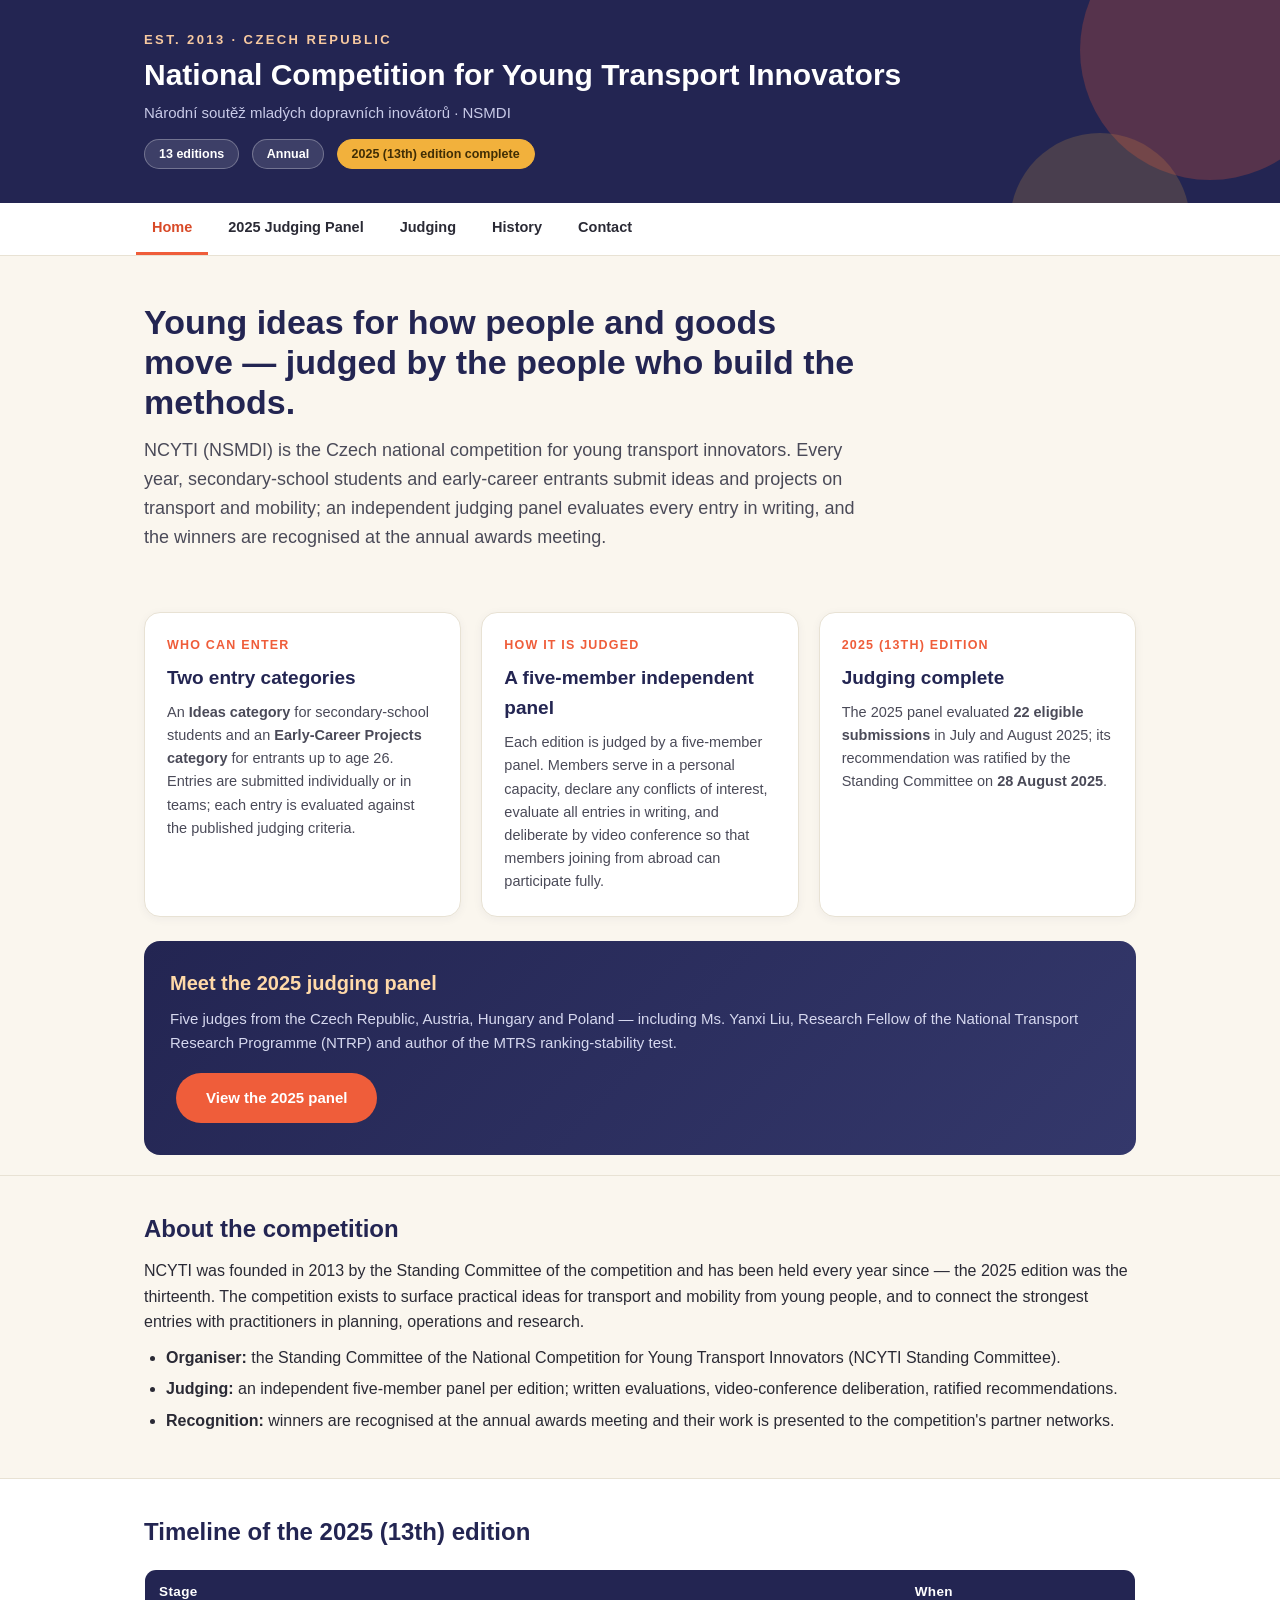
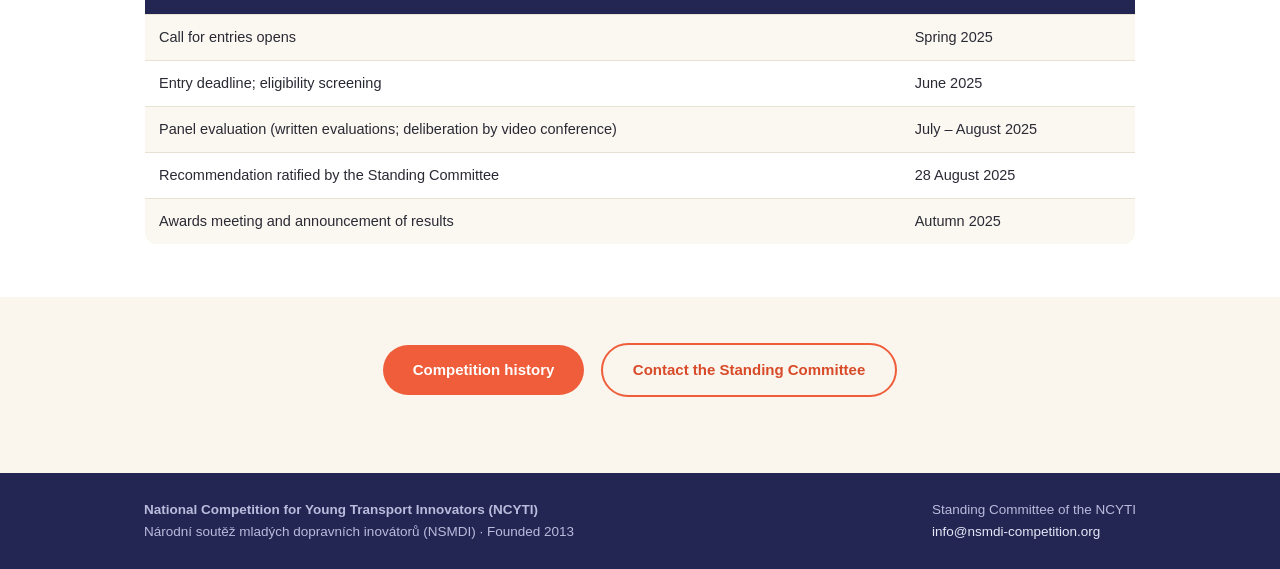
==== index.html @ febc621d "Site build: ncyti-competition (2026-11-14)" ====
<!DOCTYPE html>
<html lang="en">
<head>
<meta charset="UTF-8">
<meta name="viewport" content="width=device-width, initial-scale=1">
<meta name="robots" content="noindex, nofollow">
<title>NCYTI — National Competition for Young Transport Innovators</title>
<meta name="description" content="The National Competition for Young Transport Innovators (NCYTI / NSMDI) — the Czech national competition for young transport innovators, held annually since 2013.">
<link rel="icon" type="image/svg+xml" href="/favicon.svg">
<link rel="stylesheet" href="/styles.css">
</head>
<body>

<header class="sitehead">
  <div class="container">
    <div class="kicker">Est. 2013 · Czech Republic</div>
    <h1>National Competition for Young Transport Innovators</h1>
    <div class="czech">Národní soutěž mladých dopravních inovátorů · NSMDI</div>
    <div class="badges">
      <span class="pill">13 editions</span>
      <span class="pill">Annual</span>
      <span class="pill gold">2025 (13th) edition complete</span>
    </div>
  </div>
</header>

<nav class="nav">
  <ul>
    <li class="active"><a href="/">Home</a></li>
    <li><a href="/2025/judging-panel/">2025 Judging Panel</a></li>
    <li><a href="/jury/">Judging</a></li>
    <li><a href="/history/">History</a></li>
    <li><a href="/contact/">Contact</a></li>
  </ul>
</nav>

<div class="hero">
  <div class="container">
    <h2>Young ideas for how people and goods move — judged by the people who build the methods.</h2>
    <p class="lead">NCYTI (NSMDI) is the Czech national competition for young transport innovators. Every year, secondary-school students and early-career entrants submit ideas and projects on transport and mobility; an independent judging panel evaluates every entry in writing, and the winners are recognised at the annual awards meeting.</p>
  </div>
</div>

<div class="container">
  <div class="grid">
    <div class="card">
      <div class="tagline">Who can enter</div>
      <h3>Two entry categories</h3>
      <p>An <strong>Ideas category</strong> for secondary-school students and an <strong>Early-Career Projects category</strong> for entrants up to age 26. Entries are submitted individually or in teams; each entry is evaluated against the published judging criteria.</p>
    </div>
    <div class="card">
      <div class="tagline">How it is judged</div>
      <h3>A five-member independent panel</h3>
      <p>Each edition is judged by a five-member panel. Members serve in a personal capacity, declare any conflicts of interest, evaluate all entries in writing, and deliberate by video conference so that members joining from abroad can participate fully.</p>
    </div>
    <div class="card">
      <div class="tagline">2025 (13th) edition</div>
      <h3>Judging complete</h3>
      <p>The 2025 panel evaluated <strong>22 eligible submissions</strong> in July and August 2025; its recommendation was ratified by the Standing Committee on <strong>28 August 2025</strong>.</p>
    </div>
  </div>

  <div class="highlight">
    <h3>Meet the 2025 judging panel</h3>
    <p>Five judges from the Czech Republic, Austria, Hungary and Poland — including Ms. Yanxi Liu, Research Fellow of the National Transport Research Programme (NTRP) and author of the MTRS ranking-stability test.</p>
    <p style="margin-top:12px;"><a class="btn" href="/2025/judging-panel/">View the 2025 panel</a></p>
  </div>
</div>

<section class="block">
  <div class="container">
    <h2>About the competition</h2>
    <p>NCYTI was founded in 2013 by the Standing Committee of the competition and has been held every year since — the 2025 edition was the thirteenth. The competition exists to surface practical ideas for transport and mobility from young people, and to connect the strongest entries with practitioners in planning, operations and research.</p>
    <ul class="plain">
      <li><strong>Organiser:</strong> the Standing Committee of the National Competition for Young Transport Innovators (NCYTI Standing Committee).</li>
      <li><strong>Judging:</strong> an independent five-member panel per edition; written evaluations, video-conference deliberation, ratified recommendations.</li>
      <li><strong>Recognition:</strong> winners are recognised at the annual awards meeting and their work is presented to the competition's partner networks.</li>
    </ul>
  </div>
</section>

<section class="block alt">
  <div class="container">
    <h2>Timeline of the 2025 (13th) edition</h2>
    <table class="data">
      <tr><th>Stage</th><th>When</th></tr>
      <tr><td>Call for entries opens</td><td>Spring 2025</td></tr>
      <tr><td>Entry deadline; eligibility screening</td><td>June 2025</td></tr>
      <tr><td>Panel evaluation (written evaluations; deliberation by video conference)</td><td>July – August 2025</td></tr>
      <tr><td>Recommendation ratified by the Standing Committee</td><td>28 August 2025</td></tr>
      <tr><td>Awards meeting and announcement of results</td><td>Autumn 2025</td></tr>
    </table>
  </div>
</section>

<div class="cta">
  <div class="container">
    <a class="btn" href="/history/">Competition history</a>
    <a class="btn ghost" href="/contact/">Contact the Standing Committee</a>
  </div>
</div>

<footer class="sitefoot">
  <div class="container">
    <div>
      <p><strong>National Competition for Young Transport Innovators (NCYTI)</strong></p>
      <p>Národní soutěž mladých dopravních inovátorů (NSMDI) · Founded 2013</p>
    </div>
    <div>
      <p>Standing Committee of the NCYTI</p>
      <p><a href="mailto:info@nsmdi-competition.org">info@nsmdi-competition.org</a></p>
    </div>
  </div>
</footer>

</body>
</html>
---- styles.css ----
/* NCYTI / NSMDI — National Competition for Young Transport Innovators
   Youth competition style: coral + deep indigo, rounded, energetic */

:root {
  --coral: #ef5d3a;
  --coral-dark: #d84a28;
  --indigo: #232552;
  --indigo-soft: #34386b;
  --cream: #faf6ee;
  --white: #ffffff;
  --ink: #2a2a35;
  --muted: #6b6b7a;
  --line: #e8e2d4;
  --gold: #f2b13c;
}

* { margin: 0; padding: 0; box-sizing: border-box; }

body {
  font-family: "Avenir Next", "Segoe UI", "Helvetica Neue", Arial, sans-serif;
  background: var(--cream);
  color: var(--ink);
  line-height: 1.6;
  font-size: 16px;
}

a { color: var(--coral-dark); text-decoration: none; }
a:hover { text-decoration: underline; }

.container { max-width: 1040px; margin: 0 auto; padding: 0 24px; }

/* Header */
.sitehead {
  background: var(--indigo);
  color: #fff;
  position: relative;
  overflow: hidden;
}
.sitehead::after {
  content: "";
  position: absolute; right: -60px; top: -80px;
  width: 260px; height: 260px; border-radius: 50%;
  background: rgba(239,93,58,.25);
}
.sitehead::before {
  content: "";
  position: absolute; right: 90px; bottom: -110px;
  width: 180px; height: 180px; border-radius: 50%;
  background: rgba(242,177,60,.18);
}
.sitehead .container { position: relative; z-index: 1; padding-top: 30px; padding-bottom: 26px; }
.sitehead .kicker { font-size: 13px; letter-spacing: 2.4px; text-transform: uppercase; color: #f7c9a0; font-weight: 700; }
.sitehead h1 { font-size: 30px; font-weight: 800; margin: 6px 0 8px; line-height: 1.2; }
.sitehead .czech { font-size: 15px; color: #c9cbe8; }
.sitehead .badges { margin-top: 14px; }
.pill {
  display: inline-block; background: rgba(255,255,255,.12); border: 1px solid rgba(255,255,255,.28);
  color: #fff; border-radius: 999px; padding: 4px 14px; font-size: 12.5px; margin: 0 8px 8px 0; font-weight: 600;
}
.pill.gold { background: var(--gold); color: #402e05; border-color: var(--gold); }

/* Nav */
.nav {
  background: #fff; border-bottom: 1px solid var(--line);
  position: sticky; top: 0; z-index: 10;
}
.nav ul { list-style: none; display: flex; flex-wrap: wrap; gap: 4px; max-width: 1040px; margin: 0 auto; padding: 0 16px; }
.nav a {
  display: block; padding: 13px 16px; font-weight: 700; font-size: 14.5px; color: var(--ink);
  border-bottom: 3px solid transparent;
}
.nav a:hover { color: var(--coral); text-decoration: none; }
.nav .active a { color: var(--coral-dark); border-bottom-color: var(--coral); }

/* Hero */
.hero { padding: 46px 0 36px; }
.hero h2 { font-size: 34px; font-weight: 800; color: var(--indigo); line-height: 1.18; max-width: 720px; }
.hero p.lead { font-size: 18px; color: #4a4a58; margin-top: 14px; max-width: 720px; }

/* Cards */
.grid { display: grid; grid-template-columns: repeat(auto-fill, minmax(280px, 1fr)); gap: 20px; margin: 24px 0; }
.card {
  background: #fff; border: 1px solid var(--line); border-radius: 16px; padding: 22px;
  box-shadow: 0 2px 10px rgba(35,37,82,.05);
}
.card h3 { font-size: 19px; color: var(--indigo); margin-bottom: 8px; }
.card p { font-size: 14.5px; color: #4a4a58; }
.card .tagline { font-size: 12.5px; font-weight: 800; letter-spacing: 1.2px; text-transform: uppercase; color: var(--coral); margin-bottom: 8px; }

/* Jury cards */
.jury-grid { display: grid; grid-template-columns: repeat(auto-fill, minmax(220px, 1fr)); gap: 16px; margin: 22px 0; }
.member {
  background: #fff; border: 1px solid var(--line); border-radius: 14px; padding: 18px;
  text-align: left;
}
.member .avatar {
  width: 52px; height: 52px; border-radius: 50%;
  background: linear-gradient(135deg, var(--coral), var(--gold));
  color: #fff; font-weight: 800; font-size: 19px;
  display: flex; align-items: center; justify-content: center; margin-bottom: 12px;
}
.member h4 { font-size: 16px; color: var(--indigo); }
.member .role { font-size: 12px; font-weight: 700; letter-spacing: 1px; text-transform: uppercase; color: var(--coral); margin: 3px 0 8px; }
.member p { font-size: 13px; color: #5a5a68; }

/* Sections */
section.block { padding: 34px 0; border-top: 1px solid var(--line); }
section.block h2 { font-size: 24px; color: var(--indigo); margin-bottom: 10px; }
section.alt { background: #fff; }

/* Table */
table.data { width: 100%; border-collapse: collapse; margin: 18px 0; background: #fff; border-radius: 12px; overflow: hidden; border: 1px solid var(--line); }
table.data th { background: var(--indigo); color: #fff; text-align: left; padding: 11px 14px; font-size: 13.5px; letter-spacing: .4px; }
table.data td { padding: 11px 14px; border-top: 1px solid var(--line); font-size: 14.5px; vertical-align: top; }
table.data tr:nth-child(even) td { background: #fbf8f1; }

.highlight {
  background: linear-gradient(135deg, var(--indigo), var(--indigo-soft));
  color: #fff; border-radius: 16px; padding: 26px; margin: 20px 0;
}
.highlight h3 { font-size: 20px; margin-bottom: 8px; color: #ffd9a8; }
.highlight p { color: #d6d8ef; font-size: 15px; }

ul.plain { margin: 10px 0 10px 22px; }
ul.plain li { margin: 6px 0; }

/* CTA */
.cta { text-align: center; padding: 40px 0; }
.btn {
  display: inline-block; background: var(--coral); color: #fff; font-weight: 800;
  border-radius: 999px; padding: 13px 30px; font-size: 15px; margin: 6px;
}
.btn:hover { background: var(--coral-dark); text-decoration: none; }
.btn.ghost { background: transparent; border: 2px solid var(--coral); color: var(--coral-dark); }

footer.sitefoot { background: var(--indigo); color: #b9bcdd; font-size: 13.5px; margin-top: 30px; }
footer.sitefoot .container { display: flex; justify-content: space-between; gap: 16px; flex-wrap: wrap; padding: 26px 24px; }
footer.sitefoot a { color: #e6e7f7; }

.crumbs { font-size: 13px; color: var(--muted); padding-top: 24px; }
.crumbs a { color: var(--muted); }

@media (max-width: 720px) {
  .sitehead h1 { font-size: 24px; }
  .hero h2 { font-size: 26px; }
}
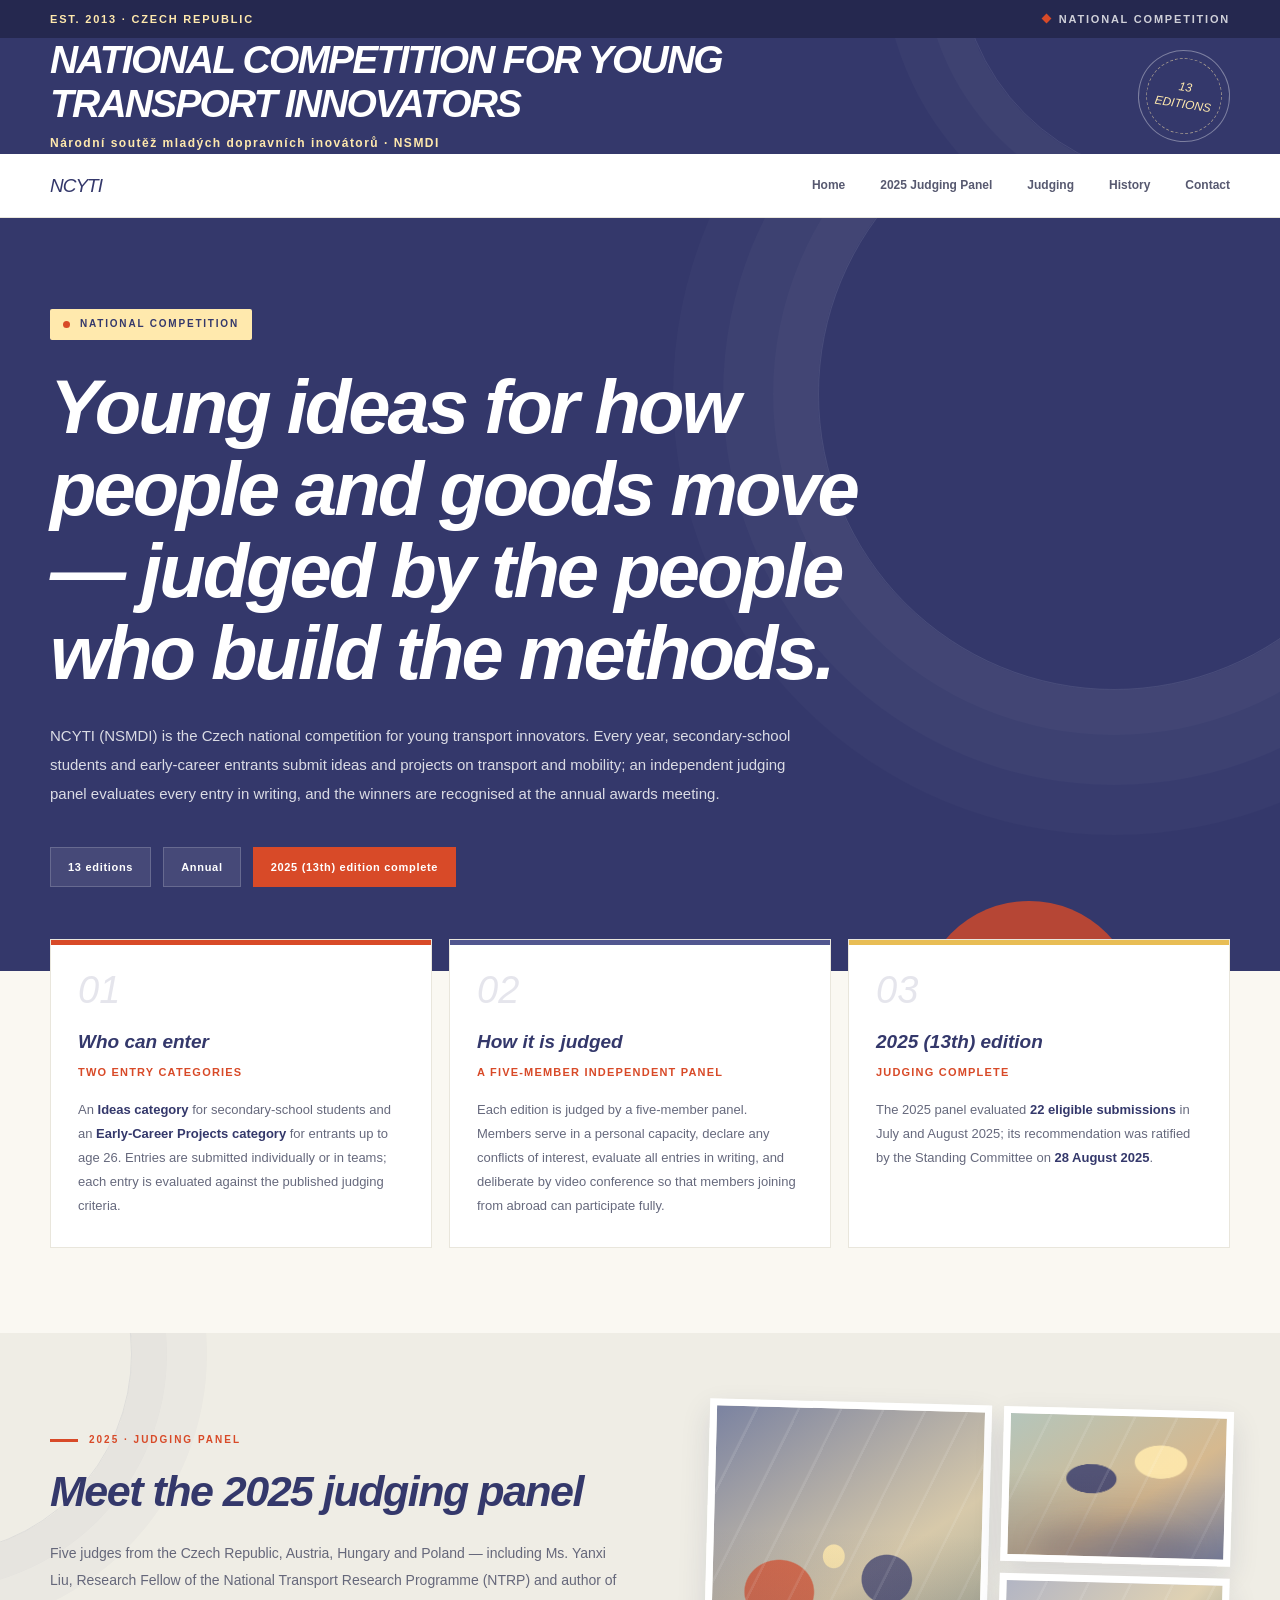
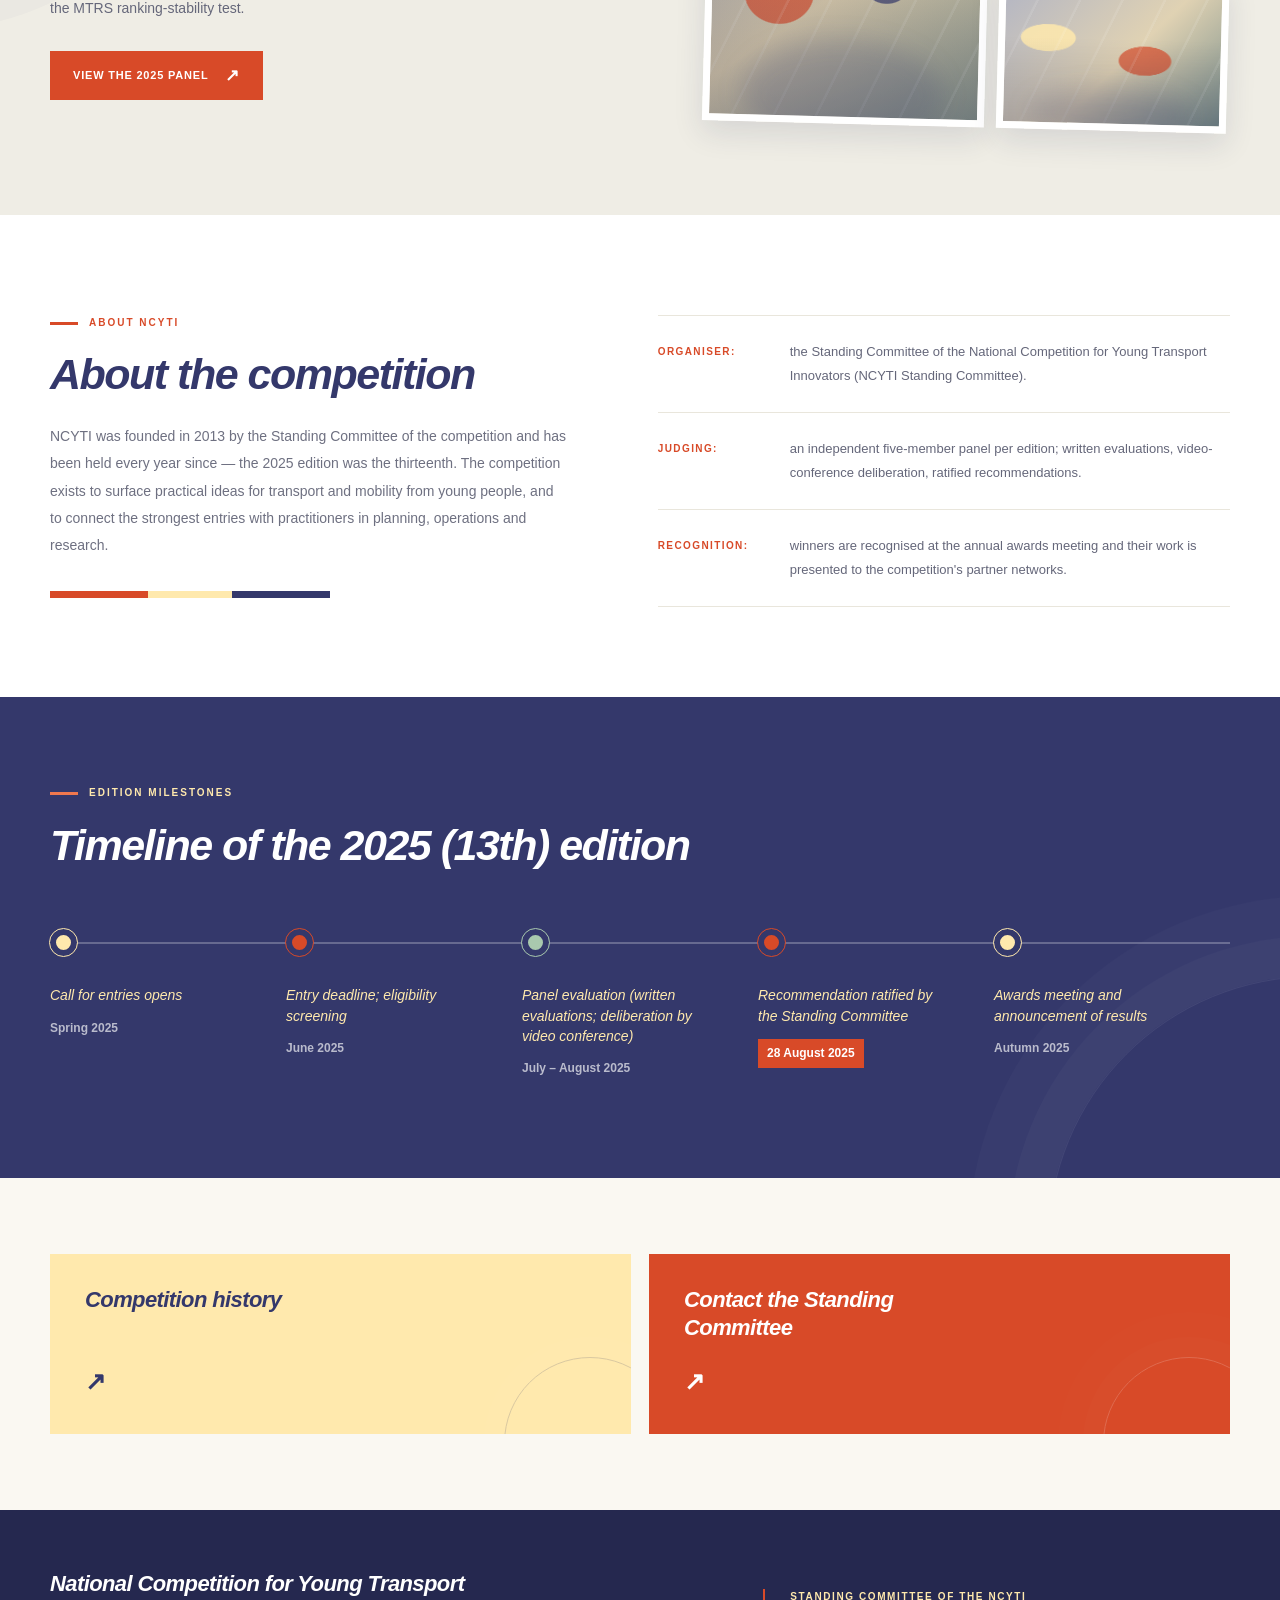
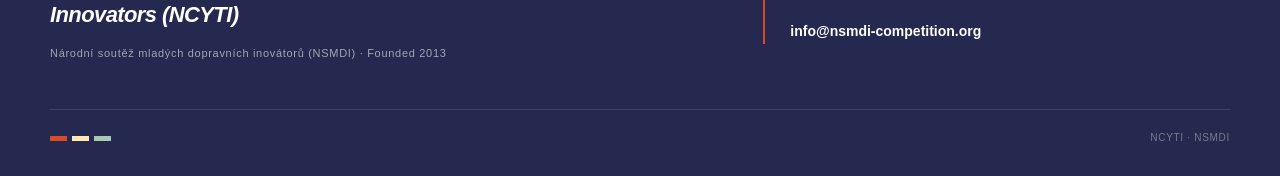
==== commit bfc78b8e: "Redesign: issuer-style visual refresh (2026-11-16)" ====
--- a/index.html
+++ b/index.html
@@ -1,117 +1,1455 @@
 <!DOCTYPE html>
 <html lang="en">
 <head>
-<meta charset="UTF-8">
-<meta name="viewport" content="width=device-width, initial-scale=1">
-<meta name="robots" content="noindex, nofollow">
-<title>NCYTI — National Competition for Young Transport Innovators</title>
-<meta name="description" content="The National Competition for Young Transport Innovators (NCYTI / NSMDI) — the Czech national competition for young transport innovators, held annually since 2013.">
-<link rel="icon" type="image/svg+xml" href="/favicon.svg">
-<link rel="stylesheet" href="/styles.css">
+  <meta charset="UTF-8">
+  <meta name="viewport" content="width=device-width, initial-scale=1.0">
+  <meta name="theme-color" content="#34386b">
+  <title>National Competition for Young Transport Innovators</title>
+  <style>
+    :root {
+      --purple: #34386b;
+      --purple-dark: #25284f;
+      --purple-light: #51568f;
+      --orange: #d84a28;
+      --orange-light: #f0784e;
+      --yellow: #ffe9ad;
+      --cream: #faf8f2;
+      --white: #ffffff;
+      --ink: #252747;
+      --muted: #77798d;
+      --line: #e9e6dc;
+      --green: #a9c9ae;
+      --shadow: 0 16px 45px rgba(37, 40, 79, .09);
+      --heading: "Arial Black", Arial, sans-serif;
+      --body: Arial, Helvetica, sans-serif;
+    }
+
+    * {
+      box-sizing: border-box;
+      margin: 0;
+      padding: 0;
+    }
+
+    html {
+      scroll-behavior: smooth;
+      scroll-padding-top: 100px;
+    }
+
+    body {
+      font-family: var(--body);
+      color: var(--ink);
+      background: var(--cream);
+      line-height: 1.65;
+      overflow-x: hidden;
+    }
+
+    a {
+      color: inherit;
+      text-decoration: none;
+    }
+
+    button, a {
+      -webkit-tap-highlight-color: transparent;
+    }
+
+    .container {
+      width: min(1180px, calc(100% - 64px));
+      margin: 0 auto;
+    }
+
+    /* Header */
+
+    .top-strip {
+      background: var(--purple-dark);
+      color: rgba(255,255,255,.78);
+      font-size: 11px;
+      letter-spacing: 1.8px;
+      font-weight: 700;
+      text-transform: uppercase;
+    }
+
+    .top-strip-inner {
+      min-height: 38px;
+      display: flex;
+      align-items: center;
+      justify-content: space-between;
+    }
+
+    .top-strip-label {
+      color: var(--yellow);
+    }
+
+    .top-strip-mark {
+      display: flex;
+      align-items: center;
+      gap: 9px;
+    }
+
+    .top-strip-mark::before {
+      content: "";
+      display: block;
+      width: 7px;
+      height: 7px;
+      background: var(--orange);
+      transform: rotate(45deg);
+    }
+
+    .header-main {
+      background: var(--purple);
+      color: var(--white);
+      position: relative;
+      overflow: hidden;
+    }
+
+    .header-main::after {
+      content: "";
+      position: absolute;
+      width: 450px;
+      height: 450px;
+      border: 1px solid rgba(255,255,255,.09);
+      border-radius: 50%;
+      right: -130px;
+      top: -310px;
+      box-shadow:
+        0 0 0 35px rgba(255,255,255,.025),
+        0 0 0 75px rgba(255,255,255,.025);
+      pointer-events: none;
+    }
+
+    .brand-row {
+      min-height: 114px;
+      display: flex;
+      align-items: center;
+      justify-content: space-between;
+      gap: 30px;
+      position: relative;
+      z-index: 1;
+    }
+
+    .brand-copy {
+      max-width: 780px;
+    }
+
+    .brand-copy h1 {
+      font-family: var(--heading);
+      font-size: clamp(23px, 3.3vw, 39px);
+      font-style: italic;
+      font-weight: 900;
+      letter-spacing: -1.8px;
+      line-height: 1.12;
+      text-transform: uppercase;
+    }
+
+    .brand-copy p {
+      color: var(--yellow);
+      font-size: 12px;
+      font-weight: 700;
+      letter-spacing: 1.5px;
+      margin-top: 9px;
+    }
+
+    .edition-stamp {
+      width: 92px;
+      height: 92px;
+      border: 1px solid rgba(255,255,255,.36);
+      border-radius: 50%;
+      display: flex;
+      align-items: center;
+      justify-content: center;
+      text-align: center;
+      flex-shrink: 0;
+      color: var(--yellow);
+      font-family: var(--heading);
+      font-style: italic;
+      font-size: 12px;
+      line-height: 1.4;
+      transform: rotate(9deg);
+      position: relative;
+    }
+
+    .edition-stamp::before {
+      content: "";
+      position: absolute;
+      inset: 7px;
+      border: 1px dashed rgba(255,233,173,.5);
+      border-radius: 50%;
+    }
+
+    .navigation {
+      background: var(--white);
+      border-bottom: 1px solid var(--line);
+      position: sticky;
+      top: 0;
+      z-index: 20;
+    }
+
+    .nav-inner {
+      min-height: 63px;
+      display: flex;
+      align-items: center;
+      justify-content: space-between;
+      gap: 20px;
+    }
+
+    .nav-brand {
+      color: var(--purple);
+      font-family: var(--heading);
+      font-size: 19px;
+      font-style: italic;
+      letter-spacing: -1px;
+    }
+
+    .nav-links {
+      display: flex;
+      align-items: center;
+      gap: 35px;
+    }
+
+    .nav-links a {
+      color: #575970;
+      font-size: 12px;
+      font-weight: 700;
+      transition: color .2s ease;
+      position: relative;
+    }
+
+    .nav-links a::after {
+      content: "";
+      position: absolute;
+      left: 0;
+      bottom: -7px;
+      width: 0;
+      height: 3px;
+      background: var(--orange);
+      transition: width .2s ease;
+    }
+
+    .nav-links a:hover {
+      color: var(--orange);
+    }
+
+    .nav-links a:hover::after {
+      width: 100%;
+    }
+
+    /* Hero */
+
+    .hero {
+      background: var(--purple);
+      color: var(--white);
+      position: relative;
+      overflow: hidden;
+      padding: 91px 0 84px;
+    }
+
+    .hero::before {
+      content: "";
+      position: absolute;
+      width: 590px;
+      height: 590px;
+      right: -130px;
+      top: -120px;
+      border: 1px solid rgba(255,255,255,.1);
+      border-radius: 50%;
+      box-shadow:
+        0 0 0 45px rgba(255,255,255,.025),
+        0 0 0 95px rgba(255,255,255,.025),
+        0 0 0 145px rgba(255,255,255,.02);
+    }
+
+    .hero::after {
+      content: "";
+      position: absolute;
+      width: 220px;
+      height: 220px;
+      background: var(--orange);
+      border-radius: 50%;
+      right: 11%;
+      bottom: -150px;
+      opacity: .8;
+    }
+
+    .hero-content {
+      max-width: 820px;
+      position: relative;
+      z-index: 2;
+    }
+
+    .hero-kicker {
+      display: inline-flex;
+      align-items: center;
+      gap: 10px;
+      background: var(--yellow);
+      color: var(--purple);
+      padding: 7px 13px;
+      border-radius: 2px;
+      font-size: 10px;
+      letter-spacing: 1.8px;
+      text-transform: uppercase;
+      font-weight: 900;
+      margin-bottom: 26px;
+    }
+
+    .hero-kicker::before {
+      content: "";
+      width: 7px;
+      height: 7px;
+      background: var(--orange);
+      border-radius: 50%;
+    }
+
+    .hero h2 {
+      font-family: var(--heading);
+      font-size: clamp(36px, 6.2vw, 76px);
+      line-height: 1.08;
+      font-style: italic;
+      letter-spacing: -3px;
+      max-width: 850px;
+      margin-bottom: 27px;
+    }
+
+    .hero-description {
+      max-width: 760px;
+      color: rgba(255,255,255,.82);
+      font-size: 15px;
+      line-height: 1.95;
+    }
+
+    .hero-stats {
+      display: flex;
+      flex-wrap: wrap;
+      gap: 12px;
+      margin-top: 38px;
+    }
+
+    .stat-tag {
+      padding: 10px 17px;
+      background: rgba(255,255,255,.09);
+      border: 1px solid rgba(255,255,255,.18);
+      color: var(--white);
+      font-size: 11px;
+      font-weight: 700;
+      letter-spacing: .7px;
+    }
+
+    .stat-tag.highlight {
+      background: var(--orange);
+      border-color: var(--orange);
+    }
+
+    /* Feature cards */
+
+    .features-section {
+      position: relative;
+      z-index: 3;
+      margin-top: -32px;
+      padding-bottom: 85px;
+    }
+
+    .feature-grid {
+      display: grid;
+      grid-template-columns: repeat(3, 1fr);
+      gap: 17px;
+    }
+
+    .feature-card {
+      background: var(--white);
+      border: 1px solid var(--line);
+      padding: 31px 27px 29px;
+      min-height: 290px;
+      position: relative;
+      overflow: hidden;
+      transition: transform .25s ease, box-shadow .25s ease;
+    }
+
+    .feature-card:hover {
+      transform: translateY(-5px);
+      box-shadow: var(--shadow);
+    }
+
+    .feature-card::before {
+      content: "";
+      position: absolute;
+      top: 0;
+      left: 0;
+      height: 5px;
+      width: 100%;
+      background: var(--orange);
+    }
+
+    .feature-card:nth-child(2)::before {
+      background: var(--purple-light);
+    }
+
+    .feature-card:nth-child(3)::before {
+      background: #e8bd55;
+    }
+
+    .card-number {
+      font-family: var(--heading);
+      font-style: italic;
+      font-size: 38px;
+      line-height: 1;
+      color: rgba(52,56,107,.13);
+      margin-bottom: 21px;
+    }
+
+    .feature-card h3 {
+      font-family: var(--heading);
+      font-size: 19px;
+      font-style: italic;
+      line-height: 1.3;
+      color: var(--purple);
+      margin-bottom: 8px;
+    }
+
+    .feature-card h4 {
+      color: var(--orange);
+      font-size: 11px;
+      font-weight: 900;
+      letter-spacing: 1.2px;
+      text-transform: uppercase;
+      margin-bottom: 17px;
+    }
+
+    .feature-card p {
+      color: #66697d;
+      font-size: 13px;
+      line-height: 1.85;
+    }
+
+    .feature-card strong {
+      color: var(--purple);
+      font-weight: 800;
+    }
+
+    /* Panel section */
+
+    .panel-section {
+      padding: 72px 0 88px;
+      background: #efede5;
+      position: relative;
+      overflow: hidden;
+    }
+
+    .panel-section::before {
+      content: "";
+      position: absolute;
+      width: 400px;
+      height: 400px;
+      border: 1px solid rgba(52,56,107,.09);
+      border-radius: 50%;
+      left: -270px;
+      top: -180px;
+      box-shadow: 0 0 0 35px rgba(52,56,107,.025), 0 0 0 75px rgba(52,56,107,.025);
+    }
+
+    .panel-layout {
+      display: grid;
+      grid-template-columns: 1fr .88fr;
+      gap: 60px;
+      align-items: center;
+      position: relative;
+      z-index: 1;
+    }
+
+    .section-kicker {
+      color: var(--orange);
+      font-size: 10px;
+      letter-spacing: 2px;
+      font-weight: 900;
+      text-transform: uppercase;
+      display: flex;
+      align-items: center;
+      gap: 11px;
+      margin-bottom: 18px;
+    }
+
+    .section-kicker::before {
+      content: "";
+      width: 28px;
+      height: 3px;
+      background: var(--orange);
+    }
+
+    .section-title {
+      font-family: var(--heading);
+      font-size: clamp(28px, 4vw, 43px);
+      line-height: 1.2;
+      font-style: italic;
+      letter-spacing: -1.5px;
+      color: var(--purple);
+      margin-bottom: 22px;
+    }
+
+    .panel-copy > p {
+      font-size: 14px;
+      line-height: 1.95;
+      color: #65677a;
+      max-width: 580px;
+    }
+
+    .button-row {
+      display: flex;
+      flex-wrap: wrap;
+      gap: 12px;
+      margin-top: 29px;
+    }
+
+    .block-button {
+      min-height: 49px;
+      padding: 0 23px;
+      display: inline-flex;
+      justify-content: center;
+      align-items: center;
+      gap: 17px;
+      font-size: 11px;
+      font-weight: 900;
+      letter-spacing: .8px;
+      text-transform: uppercase;
+      transition: transform .2s ease, box-shadow .2s ease;
+    }
+
+    .block-button:hover {
+      transform: translateY(-3px);
+      box-shadow: 0 9px 20px rgba(37,40,79,.15);
+    }
+
+    .button-orange {
+      color: var(--white);
+      background: var(--orange);
+    }
+
+    .button-purple {
+      color: var(--white);
+      background: var(--purple);
+    }
+
+    .button-yellow {
+      color: var(--purple);
+      background: var(--yellow);
+    }
+
+    .button-arrow {
+      font-size: 17px;
+      line-height: 1;
+    }
+
+    /* Award photo placeholders */
+
+    .photo-wall {
+      display: grid;
+      grid-template-columns: 1.1fr .9fr;
+      grid-template-rows: 155px 155px;
+      gap: 12px;
+      transform: rotate(1.5deg);
+    }
+
+    .award-photo-slot {
+      position: relative;
+      overflow: hidden;
+      background-color: #c8c7bb;
+      border: 7px solid var(--white);
+      box-shadow: 0 12px 30px rgba(37,40,79,.12);
+      min-width: 0;
+    }
+
+    .award-photo-slot:first-child {
+      grid-row: span 2;
+      background:
+        radial-gradient(ellipse at 45% 48%, rgba(255,233,173,.85) 0 5%, transparent 5.5%),
+        radial-gradient(ellipse at 65% 55%, rgba(52,56,107,.7) 0 10%, transparent 10.5%),
+        radial-gradient(ellipse at 25% 60%, rgba(216,74,40,.7) 0 12%, transparent 12.5%),
+        linear-gradient(145deg, #7b83a1, #d7c9aa 55%, #89968a);
+    }
+
+    .award-photo-slot:nth-child(2) {
+      background:
+        radial-gradient(ellipse at 70% 32%, rgba(255,233,173,.9) 0 12%, transparent 12.5%),
+        radial-gradient(ellipse at 38% 45%, rgba(52,56,107,.8) 0 13%, transparent 13.5%),
+        linear-gradient(145deg, #b4c5bb, #d6b98f 60%, #8b91a9);
+    }
+
+    .award-photo-slot:nth-child(3) {
+      background:
+        radial-gradient(ellipse at 20% 40%, rgba(255,233,173,.85) 0 11%, transparent 11.5%),
+        radial-gradient(ellipse at 65% 55%, rgba(216,74,40,.7) 0 13%, transparent 13.5%),
+        linear-gradient(135deg, #b2b5c4, #e0d2b3 55%, #798e8a);
+    }
+
+    .award-photo-slot::before {
+      content: "";
+      position: absolute;
+      inset: 0;
+      background:
+        linear-gradient(0deg, rgba(37,40,79,.24), transparent 60%),
+        repeating-linear-gradient(115deg, transparent 0 35px, rgba(255,255,255,.1) 36px 38px);
+    }
+
+    .award-photo-slot::after {
+      content: "";
+      position: absolute;
+      width: 75%;
+      height: 35%;
+      left: 12%;
+      bottom: -10%;
+      background: rgba(52,56,107,.17);
+      filter: blur(12px);
+      border-radius: 50%;
+    }
+
+    /* About section */
+
+    .about-section {
+      padding: 100px 0 90px;
+      background: var(--white);
+    }
+
+    .about-grid {
+      display: grid;
+      grid-template-columns: .95fr 1.05fr;
+      gap: 90px;
+      align-items: start;
+    }
+
+    .about-intro {
+      position: sticky;
+      top: 115px;
+    }
+
+    .about-intro .section-title {
+      max-width: 440px;
+    }
+
+    .about-intro > p {
+      color: #6e7081;
+      font-size: 14px;
+      line-height: 1.95;
+    }
+
+    .about-decoration {
+      width: 100%;
+      max-width: 280px;
+      height: 7px;
+      margin-top: 32px;
+      background: linear-gradient(90deg, var(--orange) 0 35%, var(--yellow) 35% 65%, var(--purple) 65%);
+    }
+
+    .about-details {
+      display: flex;
+      flex-direction: column;
+    }
+
+    .detail-item {
+      display: grid;
+      grid-template-columns: 112px 1fr;
+      gap: 20px;
+      padding: 24px 0;
+      border-bottom: 1px solid var(--line);
+    }
+
+    .detail-item:first-child {
+      border-top: 1px solid var(--line);
+    }
+
+    .detail-label {
+      color: var(--orange);
+      font-size: 10px;
+      letter-spacing: 1.4px;
+      font-weight: 900;
+      text-transform: uppercase;
+      padding-top: 4px;
+    }
+
+    .detail-item p {
+      color: #65677a;
+      font-size: 13px;
+      line-height: 1.85;
+    }
+
+    .detail-item strong {
+      color: var(--purple);
+    }
+
+    /* Timeline */
+
+    .timeline-section {
+      background: var(--purple);
+      padding: 88px 0 100px;
+      color: var(--white);
+      position: relative;
+      overflow: hidden;
+    }
+
+    .timeline-section::before {
+      content: "";
+      position: absolute;
+      width: 530px;
+      height: 530px;
+      border: 1px solid rgba(255,255,255,.07);
+      border-radius: 50%;
+      right: -300px;
+      bottom: -330px;
+      box-shadow: 0 0 0 40px rgba(255,255,255,.025), 0 0 0 80px rgba(255,255,255,.02);
+    }
+
+    .timeline-header {
+      position: relative;
+      z-index: 1;
+      margin-bottom: 58px;
+    }
+
+    .timeline-header .section-kicker {
+      color: var(--yellow);
+    }
+
+    .timeline-header .section-kicker::before {
+      background: var(--orange-light);
+    }
+
+    .timeline-header .section-title {
+      color: var(--white);
+      max-width: 760px;
+      margin-bottom: 0;
+    }
+
+    .timeline-track {
+      display: grid;
+      grid-template-columns: repeat(5, minmax(0, 1fr));
+      position: relative;
+      gap: 0;
+      z-index: 1;
+    }
+
+    .timeline-track::before {
+      content: "";
+      position: absolute;
+      left: 0;
+      right: 0;
+      top: 13px;
+      height: 2px;
+      background: rgba(255,255,255,.25);
+    }
+
+    .timeline-item {
+      position: relative;
+      padding: 0 17px 0 0;
+    }
+
+    .timeline-dot {
+      width: 27px;
+      height: 27px;
+      border-radius: 50%;
+      background: var(--yellow);
+      border: 6px solid var(--purple);
+      outline: 1px solid var(--yellow);
+      position: relative;
+      z-index: 2;
+      margin-bottom: 29px;
+    }
+
+    .timeline-item:nth-child(2) .timeline-dot {
+      background: var(--orange);
+      outline-color: var(--orange);
+    }
+
+    .timeline-item:nth-child(3) .timeline-dot {
+      background: #a9c9ae;
+      outline-color: #a9c9ae;
+    }
+
+    .timeline-item:nth-child(4) .timeline-dot {
+      background: var(--orange);
+      outline-color: var(--orange);
+    }
+
+    .timeline-item:nth-child(5) .timeline-dot {
+      background: var(--yellow);
+      outline-color: var(--yellow);
+    }
+
+    .timeline-stage {
+      color: var(--yellow);
+      font-family: var(--heading);
+      font-style: italic;
+      font-size: 14px;
+      line-height: 1.45;
+      margin-bottom: 13px;
+      max-width: 180px;
+    }
+
+    .timeline-when {
+      color: rgba(255,255,255,.66);
+      font-size: 12px;
+      font-weight: 700;
+      line-height: 1.6;
+    }
+
+    .timeline-item:nth-child(4) .timeline-when {
+      display: inline-block;
+      background: var(--orange);
+      color: var(--white);
+      padding: 5px 9px;
+    }
+
+    /* Bottom navigation */
+
+    .closing-section {
+      background: var(--cream);
+      padding: 76px 0;
+    }
+
+    .closing-grid {
+      display: grid;
+      grid-template-columns: 1fr 1fr;
+      gap: 18px;
+    }
+
+    .closing-card {
+      min-height: 180px;
+      padding: 32px 35px;
+      display: flex;
+      flex-direction: column;
+      align-items: flex-start;
+      justify-content: space-between;
+      position: relative;
+      overflow: hidden;
+      transition: transform .2s ease;
+    }
+
+    .closing-card:hover {
+      transform: translateY(-4px);
+    }
+
+    .closing-card.history {
+      background: var(--yellow);
+      color: var(--purple);
+    }
+
+    .closing-card.contact {
+      background: var(--orange);
+      color: var(--white);
+    }
+
+    .closing-card::after {
+      content: "";
+      position: absolute;
+      width: 170px;
+      height: 170px;
+      border: 1px solid currentColor;
+      border-radius: 50%;
+      right: -45px;
+      bottom: -95px;
+      opacity: .18;
+      box-shadow: 0 0 0 20px rgba(255,255,255,.06), 0 0 0 45px rgba(255,255,255,.04);
+    }
+
+    .closing-card h3 {
+      font-family: var(--heading);
+      font-size: 22px;
+      font-style: italic;
+      letter-spacing: -.6px;
+      line-height: 1.25;
+      max-width: 320px;
+      position: relative;
+      z-index: 1;
+    }
+
+    .closing-card .card-arrow {
+      font-size: 25px;
+      font-weight: 900;
+      position: relative;
+      z-index: 1;
+    }
+
+    /* Footer */
+
+    .footer {
+      background: var(--purple-dark);
+      color: var(--white);
+      padding: 59px 0 30px;
+    }
+
+    .footer-main {
+      display: grid;
+      grid-template-columns: 1.4fr 1fr;
+      gap: 60px;
+      padding-bottom: 45px;
+    }
+
+    .footer-title {
+      font-family: var(--heading);
+      font-size: 22px;
+      line-height: 1.4;
+      font-style: italic;
+      letter-spacing: -.6px;
+      max-width: 500px;
+      margin-bottom: 13px;
+    }
+
+    .footer-subtitle {
+      color: rgba(255,255,255,.58);
+      font-size: 11px;
+      letter-spacing: .7px;
+      line-height: 1.8;
+    }
+
+    .footer-contact {
+      border-left: 2px solid var(--orange);
+      padding-left: 25px;
+      align-self: center;
+    }
+
+    .footer-contact h4 {
+      color: var(--yellow);
+      font-size: 10px;
+      letter-spacing: 1.6px;
+      text-transform: uppercase;
+      margin-bottom: 12px;
+    }
+
+    .footer-contact a {
+      font-size: 14px;
+      color: var(--white);
+      font-weight: 700;
+      transition: color .2s ease;
+    }
+
+    .footer-contact a:hover {
+      color: var(--yellow);
+    }
+
+    .footer-bottom {
+      border-top: 1px solid rgba(255,255,255,.12);
+      padding-top: 20px;
+      display: flex;
+      justify-content: space-between;
+      align-items: center;
+      color: rgba(255,255,255,.38);
+      font-size: 10px;
+      letter-spacing: .7px;
+    }
+
+    .footer-accent {
+      display: flex;
+      gap: 5px;
+    }
+
+    .footer-accent span {
+      width: 17px;
+      height: 5px;
+      background: var(--orange);
+    }
+
+    .footer-accent span:nth-child(2) {
+      background: var(--yellow);
+    }
+
+    .footer-accent span:nth-child(3) {
+      background: #a9c9ae;
+    }
+
+    /* Responsive */
+
+    @media (max-width: 900px) {
+      .container {
+        width: min(100% - 42px, 720px);
+      }
+
+      .brand-row {
+        min-height: 100px;
+      }
+
+      .edition-stamp {
+        width: 75px;
+        height: 75px;
+        font-size: 10px;
+      }
+
+      .feature-grid {
+        grid-template-columns: 1fr 1fr;
+      }
+
+      .feature-card:last-child {
+        grid-column: span 2;
+        min-height: 230px;
+      }
+
+      .panel-layout {
+        gap: 35px;
+      }
+
+      .about-grid {
+        gap: 45px;
+      }
+
+      .timeline-track {
+        grid-template-columns: repeat(5, 190px);
+        overflow-x: auto;
+        padding: 5px 5px 25px;
+        scrollbar-color: var(--orange) rgba(255,255,255,.12);
+        scrollbar-width: thin;
+      }
+
+      .timeline-track::before {
+        right: auto;
+        width: 950px;
+      }
+
+      .timeline-item {
+        min-height: 170px;
+      }
+    }
+
+    @media (max-width: 640px) {
+      .container {
+        width: calc(100% - 36px);
+      }
+
+      .top-strip-inner {
+        min-height: 34px;
+        font-size: 9px;
+        letter-spacing: 1px;
+      }
+
+      .brand-row {
+        min-height: 100px;
+        gap: 10px;
+      }
+
+      .brand-copy h1 {
+        font-size: 22px;
+        letter-spacing: -1px;
+      }
+
+      .brand-copy p {
+        font-size: 9px;
+        letter-spacing: .7px;
+        line-height: 1.6;
+      }
+
+      .edition-stamp {
+        width: 62px;
+        height: 62px;
+        font-size: 9px;
+      }
+
+      .edition-stamp::before {
+        inset: 4px;
+      }
+
+      .nav-inner {
+        min-height: auto;
+        display: block;
+        padding-top: 12px;
+      }
+
+      .nav-brand {
+        display: none;
+      }
+
+      .nav-links {
+        width: 100%;
+        gap: 0;
+        justify-content: space-between;
+        overflow-x: auto;
+        padding-bottom: 12px;
+      }
+
+      .nav-links a {
+        font-size: 10px;
+        white-space: nowrap;
+        margin-right: 15px;
+      }
+
+      .hero {
+        padding: 65px 0 73px;
+      }
+
+      .hero h2 {
+        font-size: clamp(35px, 10vw, 53px);
+        letter-spacing: -1.7px;
+      }
+
+      .hero-description {
+        font-size: 13px;
+      }
+
+      .hero-stats {
+        gap: 8px;
+        margin-top: 27px;
+      }
+
+      .stat-tag {
+        font-size: 9px;
+        padding: 8px 10px;
+      }
+
+      .features-section {
+        padding-bottom: 55px;
+      }
+
+      .feature-grid {
+        grid-template-columns: 1fr;
+        gap: 12px;
+      }
+
+      .feature-card,
+      .feature-card:last-child {
+        grid-column: auto;
+        min-height: auto;
+        padding: 25px 23px;
+      }
+
+      .card-number {
+        font-size: 30px;
+        margin-bottom: 13px;
+      }
+
+      .panel-section {
+        padding: 65px 0;
+      }
+
+      .panel-layout {
+        grid-template-columns: 1fr;
+        gap: 40px;
+      }
+
+      .section-title {
+        font-size: 31px;
+      }
+
+      .photo-wall {
+        grid-template-rows: 130px 130px;
+        gap: 9px;
+      }
+
+      .about-section {
+        padding: 70px 0;
+      }
+
+      .about-grid {
+        grid-template-columns: 1fr;
+        gap: 35px;
+      }
+
+      .about-intro {
+        position: static;
+      }
+
+      .detail-item {
+        grid-template-columns: 85px 1fr;
+        gap: 12px;
+        padding: 20px 0;
+      }
+
+      .timeline-section {
+        padding: 68px 0 72px;
+      }
+
+      .timeline-header {
+        margin-bottom: 39px;
+      }
+
+      .timeline-track {
+        grid-template-columns: repeat(5, 175px);
+      }
+
+      .closing-section {
+        padding: 52px 0;
+      }
+
+      .closing-grid {
+        grid-template-columns: 1fr;
+        gap: 12px;
+      }
+
+      .closing-card {
+        min-height: 150px;
+        padding: 25px;
+      }
+
+      .footer {
+        padding: 45px 0 25px;
+      }
+
+      .footer-main {
+        grid-template-columns: 1fr;
+        gap: 30px;
+        padding-bottom: 35px;
+      }
+
+      .footer-title {
+        font-size: 19px;
+      }
+
+      .footer-contact {
+        padding-left: 17px;
+      }
+
+      .footer-bottom {
+        gap: 15px;
+        flex-wrap: wrap;
+        font-size: 9px;
+      }
+    }
+
+    @media (prefers-reduced-motion: reduce) {
+      html {
+        scroll-behavior: auto;
+      }
+
+      *, *::before, *::after {
+        transition-duration: .01ms !important;
+        animation-duration: .01ms !important;
+      }
+    }
+  </style>
 </head>
+
 <body>
 
-<header class="sitehead">
-  <div class="container">
-    <div class="kicker">Est. 2013 · Czech Republic</div>
-    <h1>National Competition for Young Transport Innovators</h1>
-    <div class="czech">Národní soutěž mladých dopravních inovátorů · NSMDI</div>
-    <div class="badges">
-      <span class="pill">13 editions</span>
-      <span class="pill">Annual</span>
-      <span class="pill gold">2025 (13th) edition complete</span>
+  <div class="top-strip">
+    <div class="container top-strip-inner">
+      <span class="top-strip-label">Est. 2013 · Czech Republic</span>
+      <span class="top-strip-mark">National Competition</span>
     </div>
   </div>
-</header>
-
-<nav class="nav">
-  <ul>
-    <li class="active"><a href="/">Home</a></li>
-    <li><a href="/2025/judging-panel/">2025 Judging Panel</a></li>
-    <li><a href="/jury/">Judging</a></li>
-    <li><a href="/history/">History</a></li>
-    <li><a href="/contact/">Contact</a></li>
-  </ul>
-</nav>
-
-<div class="hero">
-  <div class="container">
-    <h2>Young ideas for how people and goods move — judged by the people who build the methods.</h2>
-    <p class="lead">NCYTI (NSMDI) is the Czech national competition for young transport innovators. Every year, secondary-school students and early-career entrants submit ideas and projects on transport and mobility; an independent judging panel evaluates every entry in writing, and the winners are recognised at the annual awards meeting.</p>
-  </div>
-</div>
-
-<div class="container">
-  <div class="grid">
-    <div class="card">
-      <div class="tagline">Who can enter</div>
-      <h3>Two entry categories</h3>
-      <p>An <strong>Ideas category</strong> for secondary-school students and an <strong>Early-Career Projects category</strong> for entrants up to age 26. Entries are submitted individually or in teams; each entry is evaluated against the published judging criteria.</p>
+
+  <header class="header-main" id="home">
+    <div class="container brand-row">
+      <div class="brand-copy">
+        <h1>National Competition for Young Transport Innovators</h1>
+        <p>Národní soutěž mladých dopravních inovátorů · NSMDI</p>
+      </div>
+      <div class="edition-stamp" aria-hidden="true">
+        13<br>EDITIONS
+      </div>
     </div>
-    <div class="card">
-      <div class="tagline">How it is judged</div>
-      <h3>A five-member independent panel</h3>
-      <p>Each edition is judged by a five-member panel. Members serve in a personal capacity, declare any conflicts of interest, evaluate all entries in writing, and deliberate by video conference so that members joining from abroad can participate fully.</p>
+  </header>
+
+  <nav class="navigation">
+    <div class="container nav-inner">
+      <a href="#home" class="nav-brand">NCYTI</a>
+      <div class="nav-links">
+        <a href="#home">Home</a>
+        <a href="#panel">2025 Judging Panel</a>
+        <a href="#judging">Judging</a>
+        <a href="#history">History</a>
+        <a href="#contact">Contact</a>
+      </div>
     </div>
-    <div class="card">
-      <div class="tagline">2025 (13th) edition</div>
-      <h3>Judging complete</h3>
-      <p>The 2025 panel evaluated <strong>22 eligible submissions</strong> in July and August 2025; its recommendation was ratified by the Standing Committee on <strong>28 August 2025</strong>.</p>
+  </nav>
+
+  <main>
+
+    <section class="hero">
+      <div class="container">
+        <div class="hero-content">
+          <div class="hero-kicker">National Competition</div>
+          <h2>Young ideas for how people and goods move — judged by the people who build the methods.</h2>
+          <p class="hero-description">
+            NCYTI (NSMDI) is the Czech national competition for young transport innovators. Every year, secondary-school students and early-career entrants submit ideas and projects on transport and mobility; an independent judging panel evaluates every entry in writing, and the winners are recognised at the annual awards meeting.
+          </p>
+          <div class="hero-stats">
+            <span class="stat-tag">13 editions</span>
+            <span class="stat-tag">Annual</span>
+            <span class="stat-tag highlight">2025 (13th) edition complete</span>
+          </div>
+        </div>
+      </div>
+    </section>
+
+    <section class="features-section">
+      <div class="container feature-grid">
+
+        <article class="feature-card">
+          <div class="card-number">01</div>
+          <h3>Who can enter</h3>
+          <h4>Two entry categories</h4>
+          <p>
+            An <strong>Ideas category</strong> for secondary-school students and an <strong>Early-Career Projects category</strong> for entrants up to age 26. Entries are submitted individually or in teams; each entry is evaluated against the published judging criteria.
+          </p>
+        </article>
+
+        <article class="feature-card" id="judging">
+          <div class="card-number">02</div>
+          <h3>How it is judged</h3>
+          <h4>A five-member independent panel</h4>
+          <p>
+            Each edition is judged by a five-member panel. Members serve in a personal capacity, declare any conflicts of interest, evaluate all entries in writing, and deliberate by video conference so that members joining from abroad can participate fully.
+          </p>
+        </article>
+
+        <article class="feature-card">
+          <div class="card-number">03</div>
+          <h3>2025 (13th) edition</h3>
+          <h4>Judging complete</h4>
+          <p>
+            The 2025 panel evaluated <strong>22 eligible submissions</strong> in July and August 2025; its recommendation was ratified by the Standing Committee on <strong>28 August 2025</strong>.
+          </p>
+        </article>
+
+      </div>
+    </section>
+
+    <section class="panel-section" id="panel">
+      <div class="container panel-layout">
+
+        <div class="panel-copy">
+          <div class="section-kicker">2025 · Judging panel</div>
+          <h2 class="section-title">Meet the 2025 judging panel</h2>
+          <p>
+            Five judges from the Czech Republic, Austria, Hungary and Poland — including Ms. Yanxi Liu, Research Fellow of the National Transport Research Programme (NTRP) and author of the MTRS ranking-stability test.
+          </p>
+          <div class="button-row">
+            <a href="#contact" class="block-button button-orange">
+              View the 2025 panel
+              <span class="button-arrow">↗</span>
+            </a>
+          </div>
+        </div>
+
+        <div class="photo-wall" aria-hidden="true">
+          <div class="award-photo-slot"></div>
+          <div class="award-photo-slot"></div>
+          <div class="award-photo-slot"></div>
+        </div>
+
+      </div>
+    </section>
+
+    <section class="about-section" id="history">
+      <div class="container about-grid">
+
+        <div class="about-intro">
+          <div class="section-kicker">About NCYTI</div>
+          <h2 class="section-title">About the competition</h2>
+          <p>
+            NCYTI was founded in 2013 by the Standing Committee of the competition and has been held every year since — the 2025 edition was the thirteenth. The competition exists to surface practical ideas for transport and mobility from young people, and to connect the strongest entries with practitioners in planning, operations and research.
+          </p>
+          <div class="about-decoration"></div>
+        </div>
+
+        <div class="about-details">
+
+          <div class="detail-item">
+            <div class="detail-label">Organiser:</div>
+            <p>
+              the Standing Committee of the National Competition for Young Transport Innovators (NCYTI Standing Committee).
+            </p>
+          </div>
+
+          <div class="detail-item">
+            <div class="detail-label">Judging:</div>
+            <p>
+              an independent five-member panel per edition; written evaluations, video-conference deliberation, ratified recommendations.
+            </p>
+          </div>
+
+          <div class="detail-item">
+            <div class="detail-label">Recognition:</div>
+            <p>
+              winners are recognised at the annual awards meeting and their work is presented to the competition's partner networks.
+            </p>
+          </div>
+
+        </div>
+      </div>
+    </section>
+
+    <section class="timeline-section">
+      <div class="container">
+
+        <div class="timeline-header">
+          <div class="section-kicker">Edition milestones</div>
+          <h2 class="section-title">Timeline of the 2025 (13th) edition</h2>
+        </div>
+
+        <div class="timeline-track">
+
+          <div class="timeline-item">
+            <div class="timeline-dot"></div>
+            <div class="timeline-stage">Call for entries opens</div>
+            <div class="timeline-when">Spring 2025</div>
+          </div>
+
+          <div class="timeline-item">
+            <div class="timeline-dot"></div>
+            <div class="timeline-stage">Entry deadline; eligibility screening</div>
+            <div class="timeline-when">June 2025</div>
+          </div>
+
+          <div class="timeline-item">
+            <div class="timeline-dot"></div>
+            <div class="timeline-stage">Panel evaluation (written evaluations; deliberation by video conference)</div>
+            <div class="timeline-when">July – August 2025</div>
+          </div>
+
+          <div class="timeline-item">
+            <div class="timeline-dot"></div>
+            <div class="timeline-stage">Recommendation ratified by the Standing Committee</div>
+            <div class="timeline-when">28 August 2025</div>
+          </div>
+
+          <div class="timeline-item">
+            <div class="timeline-dot"></div>
+            <div class="timeline-stage">Awards meeting and announcement of results</div>
+            <div class="timeline-when">Autumn 2025</div>
+          </div>
+
+        </div>
+      </div>
+    </section>
+
+    <section class="closing-section">
+      <div class="container closing-grid">
+
+        <a href="#history" class="closing-card history">
+          <h3>Competition history</h3>
+          <span class="card-arrow">↗</span>
+        </a>
+
+        <a href="#contact" class="closing-card contact">
+          <h3>Contact the Standing Committee</h3>
+          <span class="card-arrow">↗</span>
+        </a>
+
+      </div>
+    </section>
+
+  </main>
+
+  <footer class="footer" id="contact">
+    <div class="container">
+
+      <div class="footer-main">
+
+        <div>
+          <h3 class="footer-title">National Competition for Young Transport Innovators (NCYTI)</h3>
+          <p class="footer-subtitle">
+            Národní soutěž mladých dopravních inovátorů (NSMDI) · Founded 2013
+          </p>
+        </div>
+
+        <div class="footer-contact">
+          <h4>Standing Committee of the NCYTI</h4>
+          <a href="mailto:info@nsmdi-competition.org">info@nsmdi-competition.org</a>
+        </div>
+
+      </div>
+
+      <div class="footer-bottom">
+        <div class="footer-accent" aria-hidden="true">
+          <span></span>
+          <span></span>
+          <span></span>
+        </div>
+        <span>NCYTI · NSMDI</span>
+      </div>
+
     </div>
-  </div>
-
-  <div class="highlight">
-    <h3>Meet the 2025 judging panel</h3>
-    <p>Five judges from the Czech Republic, Austria, Hungary and Poland — including Ms. Yanxi Liu, Research Fellow of the National Transport Research Programme (NTRP) and author of the MTRS ranking-stability test.</p>
-    <p style="margin-top:12px;"><a class="btn" href="/2025/judging-panel/">View the 2025 panel</a></p>
-  </div>
-</div>
-
-<section class="block">
-  <div class="container">
-    <h2>About the competition</h2>
-    <p>NCYTI was founded in 2013 by the Standing Committee of the competition and has been held every year since — the 2025 edition was the thirteenth. The competition exists to surface practical ideas for transport and mobility from young people, and to connect the strongest entries with practitioners in planning, operations and research.</p>
-    <ul class="plain">
-      <li><strong>Organiser:</strong> the Standing Committee of the National Competition for Young Transport Innovators (NCYTI Standing Committee).</li>
-      <li><strong>Judging:</strong> an independent five-member panel per edition; written evaluations, video-conference deliberation, ratified recommendations.</li>
-      <li><strong>Recognition:</strong> winners are recognised at the annual awards meeting and their work is presented to the competition's partner networks.</li>
-    </ul>
-  </div>
-</section>
-
-<section class="block alt">
-  <div class="container">
-    <h2>Timeline of the 2025 (13th) edition</h2>
-    <table class="data">
-      <tr><th>Stage</th><th>When</th></tr>
-      <tr><td>Call for entries opens</td><td>Spring 2025</td></tr>
-      <tr><td>Entry deadline; eligibility screening</td><td>June 2025</td></tr>
-      <tr><td>Panel evaluation (written evaluations; deliberation by video conference)</td><td>July – August 2025</td></tr>
-      <tr><td>Recommendation ratified by the Standing Committee</td><td>28 August 2025</td></tr>
-      <tr><td>Awards meeting and announcement of results</td><td>Autumn 2025</td></tr>
-    </table>
-  </div>
-</section>
-
-<div class="cta">
-  <div class="container">
-    <a class="btn" href="/history/">Competition history</a>
-    <a class="btn ghost" href="/contact/">Contact the Standing Committee</a>
-  </div>
-</div>
-
-<footer class="sitefoot">
-  <div class="container">
-    <div>
-      <p><strong>National Competition for Young Transport Innovators (NCYTI)</strong></p>
-      <p>Národní soutěž mladých dopravních inovátorů (NSMDI) · Founded 2013</p>
-    </div>
-    <div>
-      <p>Standing Committee of the NCYTI</p>
-      <p><a href="mailto:info@nsmdi-competition.org">info@nsmdi-competition.org</a></p>
-    </div>
-  </div>
-</footer>
+  </footer>
 
 </body>
-</html>
+</html>
